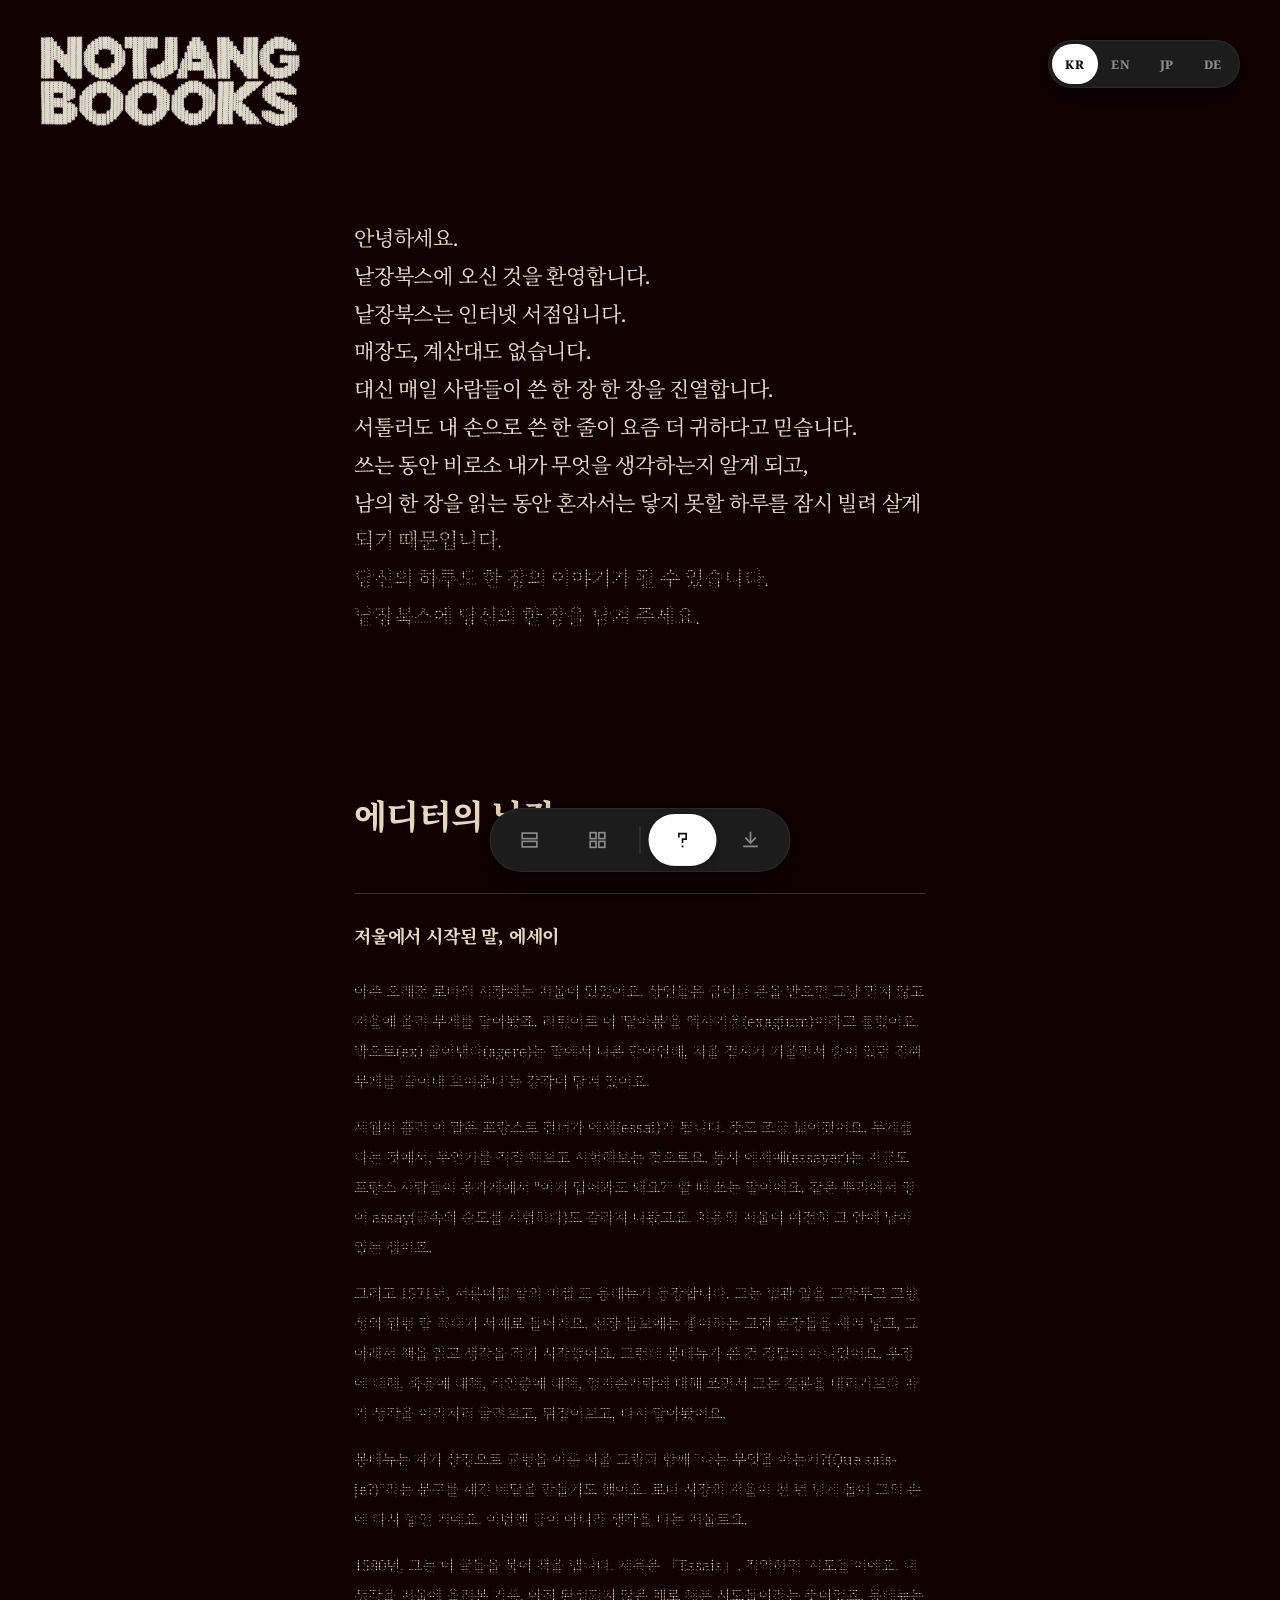
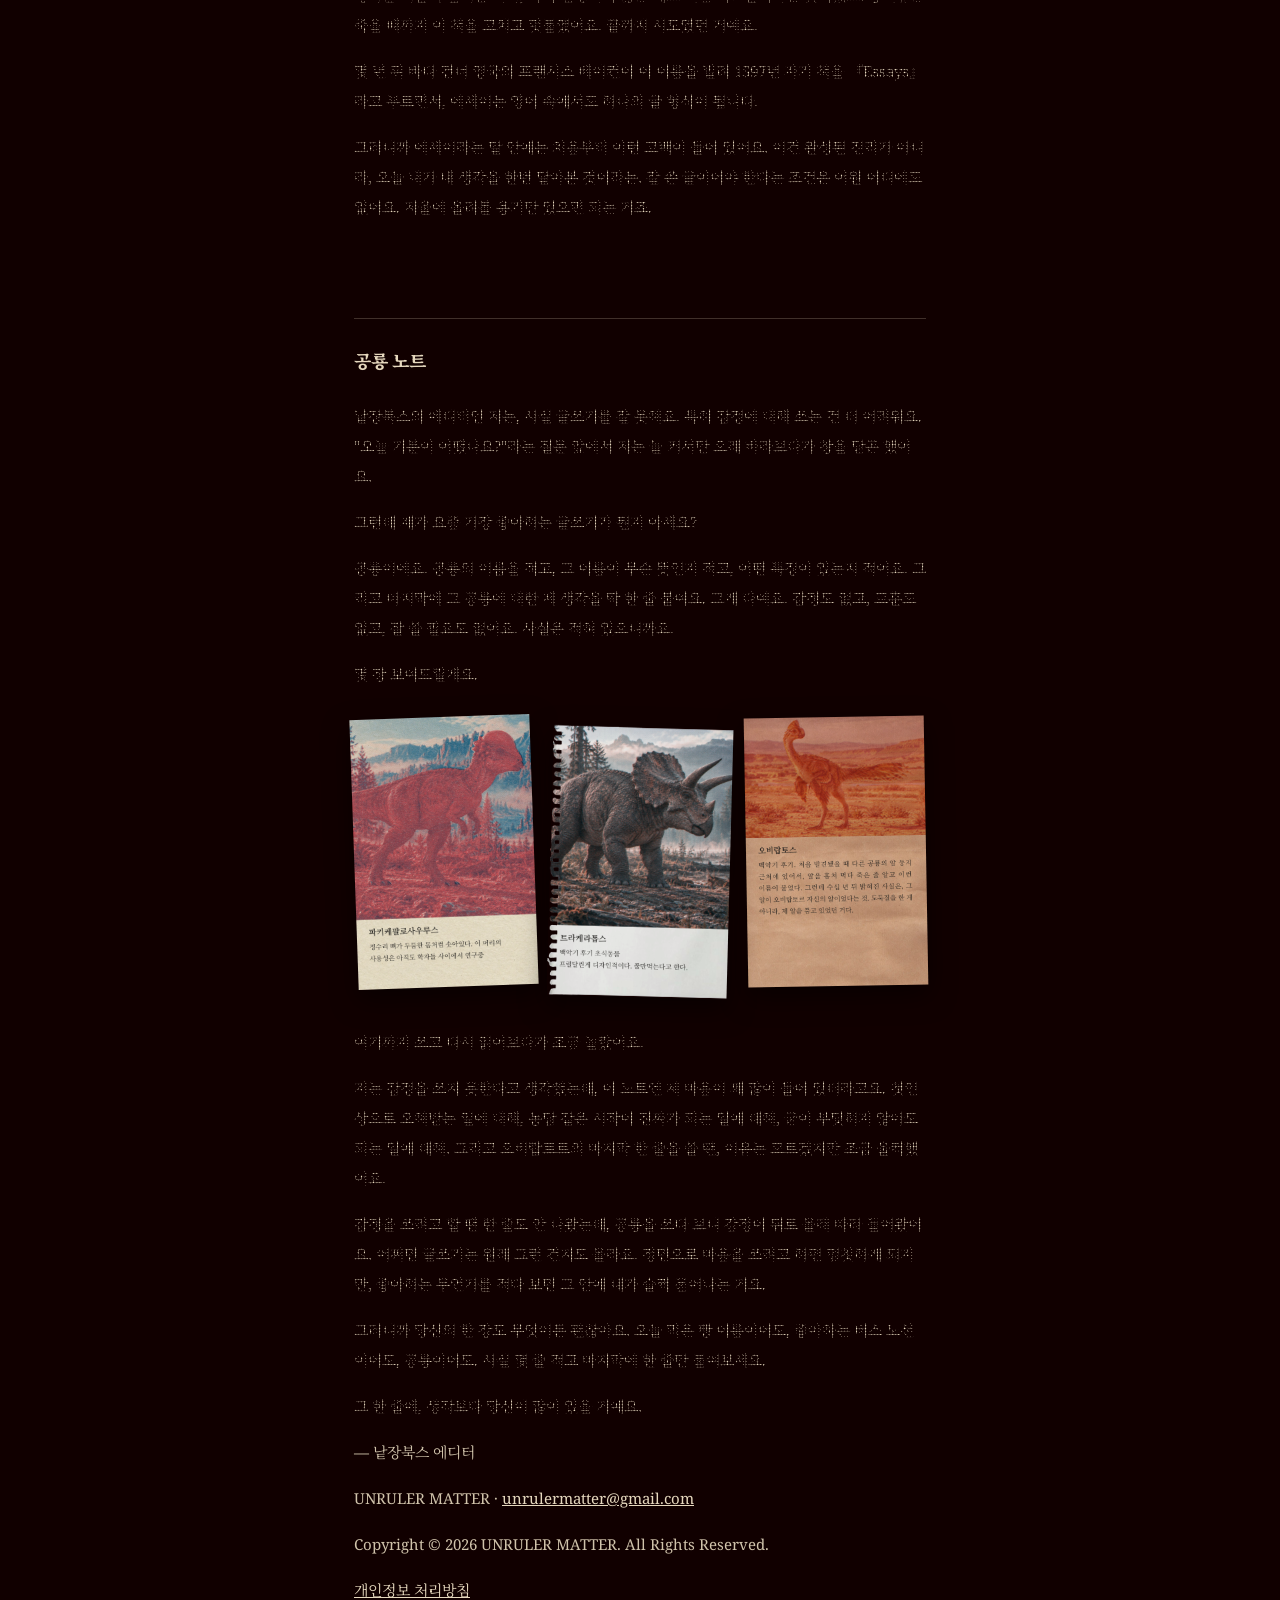
==== about.html @ 07855b9f "About footer" ====
<!doctype html>
<html lang="ko">
<head>
<meta charset="utf-8">
<meta name="viewport" content="width=device-width, initial-scale=1, viewport-fit=cover">
<title>낱장북스 · 소개</title>
<meta name="theme-color" content="#110000">
<link rel="preconnect" href="https://fonts.googleapis.com">
<link rel="stylesheet" href="https://fonts.googleapis.com/css2?family=Noto+Serif:wght@400;700;800&family=Noto+Serif+KR:wght@400;700;800&family=Noto+Serif+JP:wght@400;700;800&display=swap">
<link rel="stylesheet" href="css/site.css?v=13">
<link rel="stylesheet" href="css/about.css?v=13">
</head>
<body>
<div id="reader" class="reader">

<a href="index.html" class="logo" aria-label="NOTJANG BOOOKS"><img src="assets/logo-dark.png" alt="NOTJANG BOOOKS"></a>
<div class="topfade" aria-hidden="true"></div>

<div id="lang" class="lang" role="group" aria-label="Language"></div>

<main>
  <div id="intro" class="intro"></div>

  <h1 id="h1" class="bigt rv"></h1>

  <section class="sec">
    <h2 id="s1title"></h2>
    <div id="s1"></div>
  </section>

  <section class="sec s2">
    <h2 id="s2title"></h2>
    <div id="s2a"></div>
    <div class="dinos rv">
      <img src="assets/about/dino-pachy.png" alt="파키케팔로사우루스 노트">
      <img src="assets/about/dino-tri.png" alt="트리케라톱스 노트">
      <img src="assets/about/dino-ovi.png" alt="오비랍토르 노트">
    </div>
    <div id="s2b"></div>
    <p id="sig" class="sig"></p>
    <p class="contact" id="studio">UNRULER MATTER · <a id="mail" href="#"></a></p>
    <p class="contact copy">Copyright © 2026 UNRULER MATTER. All Rights Reserved.</p>
    <p class="contact legal"><a id="legal" href="privacy.html"></a></p>
  </section>
</main>

<div class="toolbar" role="toolbar" aria-label="Navigation">
  <div class="seg">
    <span class="pill" aria-hidden="true" style="transform: translateX(153px)"></span>
    <a class="it" href="index.html" aria-label="세로 보기" title="세로 보기"><svg viewBox="0 0 24 24" fill="none" stroke="currentColor" stroke-width="1.8" stroke-linejoin="miter" aria-hidden="true"><rect x="4" y="4.5" width="16" height="6"></rect><rect x="4" y="13.5" width="16" height="6"></rect></svg></a>
    <a class="it" href="index.html" aria-label="사방 보기" title="사방 보기"><svg viewBox="0 0 24 24" fill="none" stroke="currentColor" stroke-width="1.8" stroke-linejoin="miter" aria-hidden="true"><rect x="4" y="4" width="6.5" height="6.5"></rect><rect x="13.5" y="4" width="6.5" height="6.5"></rect><rect x="4" y="13.5" width="6.5" height="6.5"></rect><rect x="13.5" y="13.5" width="6.5" height="6.5"></rect></svg></a>
    <span class="div" aria-hidden="true"></span>
    <a class="it on" href="about.html" aria-current="page" aria-label="About" title="About"><svg viewBox="0 0 24 24" fill="none" stroke="currentColor" stroke-width="1.8" stroke-linejoin="miter" stroke-linecap="square" aria-hidden="true"><path d="M8 8.5V5h8v6h-4v3.5"></path><rect x="11" y="18" width="2" height="2" fill="currentColor" stroke="none"></rect></svg></a>
    <a class="it" href="download.html" aria-label="Download" title="Download"><svg viewBox="0 0 24 24" fill="none" stroke="currentColor" stroke-width="1.8" stroke-linejoin="miter" stroke-linecap="square" aria-hidden="true"><path d="M12 4v11"></path><path d="M7 10l5 5 5-5"></path><path d="M5 19h14"></path></svg></a>
  </div>
</div>

</div>
<script src="config.js?v=13"></script>
<script src="js/lang.js?v=13"></script>
<script src="js/about.js?v=13"></script>
</body>
</html>
---- css/site.css ----
/* NOTJANG BOOOKS — 공통 스타일. 디자인 캔버스(Main/App/About/Download)의 규칙을 그대로 옮겼다. */
:root {
  --ink: #f2ece0;
  --bg: #110000;
  --font: 'Noto Serif', 'Noto Serif KR', 'Noto Serif JP', 'Apple SD Gothic Neo', serif;
}
/* 일본어일 때는 한자를 일본 글꼴로 */
html[lang="ja"] { --font: 'Noto Serif', 'Noto Serif JP', 'Noto Serif KR', serif; }
* { box-sizing: border-box; }
html, body { margin: 0; }
body { background: var(--bg); color: var(--ink); font-family: var(--font); -webkit-font-smoothing: antialiased; }
body.light { background: #ffffff; color: #111111; }
img { -webkit-user-drag: none; }

/* ── 로고 ─────────────────────────────────────── */
.logo { position: fixed; left: 40px; top: 36px; margin: 0; z-index: 5; display: block; }
.logo img { display: block; width: 260px; height: auto; }
h1.logo { pointer-events: none; }

/* ── 아래 가운데 둥근 툴바 ────────────────────── */
.toolbar { position: fixed; left: 50%; bottom: 28px; transform: translateX(-50%); z-index: 6; }
.seg { position: relative; display: flex; align-items: center; padding: 6px; border-radius: 999px; background: #1c1c1c; box-shadow: 0 12px 30px rgba(0,0,0,.45), inset 0 0 0 1px rgba(255,255,255,.06); }
.seg .pill { position: absolute; top: 6px; left: 6px; width: 68px; height: 52px; border-radius: 999px; background: #ffffff; box-shadow: 0 2px 8px rgba(0,0,0,.25), inset 0 -1px 0 rgba(0,0,0,.08); transition: transform .42s cubic-bezier(.34,1.45,.5,1); }
.seg .it { all: unset; position: relative; z-index: 1; box-sizing: border-box; display: flex; align-items: center; justify-content: center; width: 68px; height: 52px; border-radius: 999px; cursor: pointer; color: #8c8c8c; transition: color .25s ease; }
.seg .it:hover { color: #d0d0d0; }
.seg .it.on, .seg .it.on:hover { color: #111111; }
.seg .it:focus-visible { outline: 2px solid #ffffff; outline-offset: -4px; }
.seg .it svg { width: 22px; height: 22px; }
.seg .div { width: 1px; height: 28px; margin: 0 8px; background: #3a3a3a; flex: none; }

/* 흰 배경(다운로드) 버전 */
body.light .seg { background: #ffffff; box-shadow: 0 8px 22px rgba(0,0,0,.10), inset 0 0 0 1px rgba(0,0,0,.12); }
body.light .seg .pill { background: #111111; box-shadow: 0 2px 6px rgba(0,0,0,.2); }
body.light .seg .it { color: #8a8a8a; }
body.light .seg .it:hover { color: #333333; }
body.light .seg .it.on, body.light .seg .it.on:hover { color: #ffffff; }
body.light .seg .it:focus-visible { outline-color: #111111; }
body.light .seg .div { background: #d9d9d9; }

/* ── 언어 스위치 ─────────────────────────────── */
.lang { position: fixed; right: 40px; top: 40px; display: flex; padding: 4px; border-radius: 999px; background: #1c1c1c; box-shadow: 0 8px 22px rgba(0,0,0,.4), inset 0 0 0 1px rgba(255,255,255,.06); z-index: 8; }
.lang .lpill { position: absolute; top: 4px; left: 4px; width: 46px; height: 40px; border-radius: 999px; background: #ffffff; transition: transform .42s cubic-bezier(.34,1.45,.5,1); }
.lang .lb { all: unset; position: relative; z-index: 1; box-sizing: border-box; width: 46px; height: 40px; display: flex; align-items: center; justify-content: center; font-size: 12px; font-weight: 800; letter-spacing: .06em; color: #8c8c8c; cursor: pointer; border-radius: 999px; transition: color .25s ease; }
.lang .lb:hover { color: #d0d0d0; }
.lang .lb.on, .lang .lb.on:hover { color: #111111; }
.lang .lb:focus-visible { outline: 2px solid #ffffff; outline-offset: -3px; }
.lang .lsel { display: none; }
body.light .lang { background: #ffffff; box-shadow: 0 6px 18px rgba(0,0,0,.10), inset 0 0 0 1px rgba(0,0,0,.12); }
body.light .lang .lpill { background: #111111; }
body.light .lang .lb { color: #8a8a8a; }
body.light .lang .lb:hover { color: #333333; }
body.light .lang .lb.on, body.light .lang .lb.on:hover { color: #ffffff; }
body.light .lang .lb:focus-visible { outline-color: #111111; }
body.light .lang .lsel { background-color: #ffffff; background-image: url("data:image/svg+xml,%3Csvg xmlns='http://www.w3.org/2000/svg' viewBox='0 0 10 10'%3E%3Cpath d='M1 3l4 4 4-4' fill='none' stroke='%23111' stroke-width='1.6'/%3E%3C/svg%3E"); color: #111111; box-shadow: 0 6px 18px rgba(0,0,0,.10), inset 0 0 0 1px rgba(0,0,0,.12); }

/* ── 상태 줄(연결 상태·오류) ───────────────────── */
.status { position: fixed; left: 40px; bottom: 36px; margin: 0; z-index: 5; font-size: 11px; letter-spacing: .02em; color: rgba(242,236,224,.45); pointer-events: none; max-width: 40vw; }
.status.err { color: #e0483e; pointer-events: auto; }
.status:empty { display: none; }

/* ── 폰 폭 ───────────────────────────────────── */
@media (max-width: 767px) {
  .logo { left: 16px; top: 16px; }
  .logo img { width: 120px; }
  .toolbar { bottom: 34px; }
  /* 폰: 언어는 오른쪽 위 작은 드롭다운 */
  .lang { right: 16px; top: 16px; padding: 0; background: none; box-shadow: none; }
  .lang .lpill, .lang .lb { display: none; }
  .lang .lsel { display: block; -webkit-appearance: none; appearance: none; height: 40px; padding: 0 30px 0 14px; border: 0; border-radius: 999px; background: #1c1c1c url("data:image/svg+xml,%3Csvg xmlns='http://www.w3.org/2000/svg' viewBox='0 0 10 10'%3E%3Cpath d='M1 3l4 4 4-4' fill='none' stroke='%23fff' stroke-width='1.6'/%3E%3C/svg%3E") no-repeat right 12px center / 10px 10px; box-shadow: 0 8px 22px rgba(0,0,0,.4), inset 0 0 0 1px rgba(255,255,255,.06); color: #ffffff; font: 800 12px/1 var(--font); letter-spacing: .06em; cursor: pointer; }
  .lang .lsel:focus-visible { outline: 2px solid #ffffff; outline-offset: 2px; }
  .status { left: 16px; bottom: 100px; max-width: 80vw; }
}
---- css/about.css ----
/* 소개: 어두운 종이 위 긴 글. 데스크톱은 마우스 높이, 폰은 화면 중간쯤의 띠 아래로 글자가 점에서 글자로 돌아온다. */
body { background: #110000; color: #E6D8BE; }
.reader { min-height: 100vh; }
.reader main { max-width: 620px; margin: 0 auto; padding: 220px 24px 220px; }
.rv { animation: rise linear both; animation-timeline: view(); animation-range: entry 0% cover 22%; }
@keyframes rise { from { opacity: 0; transform: translateY(24px) } to { opacity: 1; transform: none } }
.intro { font-size: 21px; line-height: 1.8; letter-spacing: -0.01em; }
.intro p { margin: 0; }
.sec h2 { margin: 0 0 28px; padding-top: 28px; border-top: 1px solid rgba(230,216,190,.22); font-size: 18px; font-weight: 800; letter-spacing: -0.01em; }
.sec p { margin: 0 0 16px; font-size: 15px; line-height: 2; color: rgba(230,216,190,.9); }
.sec.s2 { margin-top: 96px; }
.sig { margin-top: 28px; color: #E6D8BE; }
.contact { margin-top: 40px; font-size: 13px; color: rgba(230,216,190,.6); }
.contact a { color: #E6D8BE; }
.contact[hidden] { display: none; }
.contact.copy { margin-top: 6px; }
.contact.legal { margin-top: 12px; }
.bigt { margin: 160px 0 56px; font-size: 34px; font-weight: 800; letter-spacing: -0.02em; line-height: 1.2; }
.dinos { display: flex; gap: 16px; margin: 28px 0 40px; align-items: flex-start; }
.dinos img { display: block; flex: 1 1 0; min-width: 0; box-shadow: 0 10px 26px rgba(0,0,0,.5); transition: transform .35s cubic-bezier(.2,.7,.2,1); }
.dinos img:nth-child(1) { transform: rotate(-2deg); }
.dinos img:nth-child(2) { transform: translateY(10px) rotate(1.5deg); }
.dinos img:nth-child(3) { transform: rotate(-1deg); }
.dinos img:hover { transform: translateY(-6px) rotate(0) scale(1.03); }

@property --ly { syntax: '<length>'; inherits: false; initial-value: 0px; }
.kk { display: block; transition: --ly .35s cubic-bezier(.2,.7,.2,1); color: transparent; -webkit-background-clip: text; background-clip: text; background-image: linear-gradient(to bottom, #E6D8BE 0, #E6D8BE calc(var(--ly) + 12px), rgba(230,216,190,0) calc(var(--ly) + 44px)), radial-gradient(circle, #E6D8BE 0 .85px, transparent 1.15px); background-repeat: no-repeat, repeat; background-size: 100% 100%, 3px 3px; }

@media (max-width: 767px) {
  .reader main { padding: 120px 28px 180px; }
  .intro { font-size: 17px; }
  .sec h2 { margin: 0 0 22px; padding-top: 24px; font-size: 16px; }
  .sec p { margin: 0 0 14px; font-size: 14px; line-height: 1.95; }
  .sec.s2 { margin-top: 72px; }
  .bigt { margin: 110px 0 40px; font-size: 26px; }
  .dinos { gap: 8px; margin: 20px 0 28px; }
  .topfade { position: fixed; left: 0; right: 0; top: 0; height: 92px; z-index: 4; background: linear-gradient(#110000 60%, rgba(17,0,0,0)); pointer-events: none; }
}
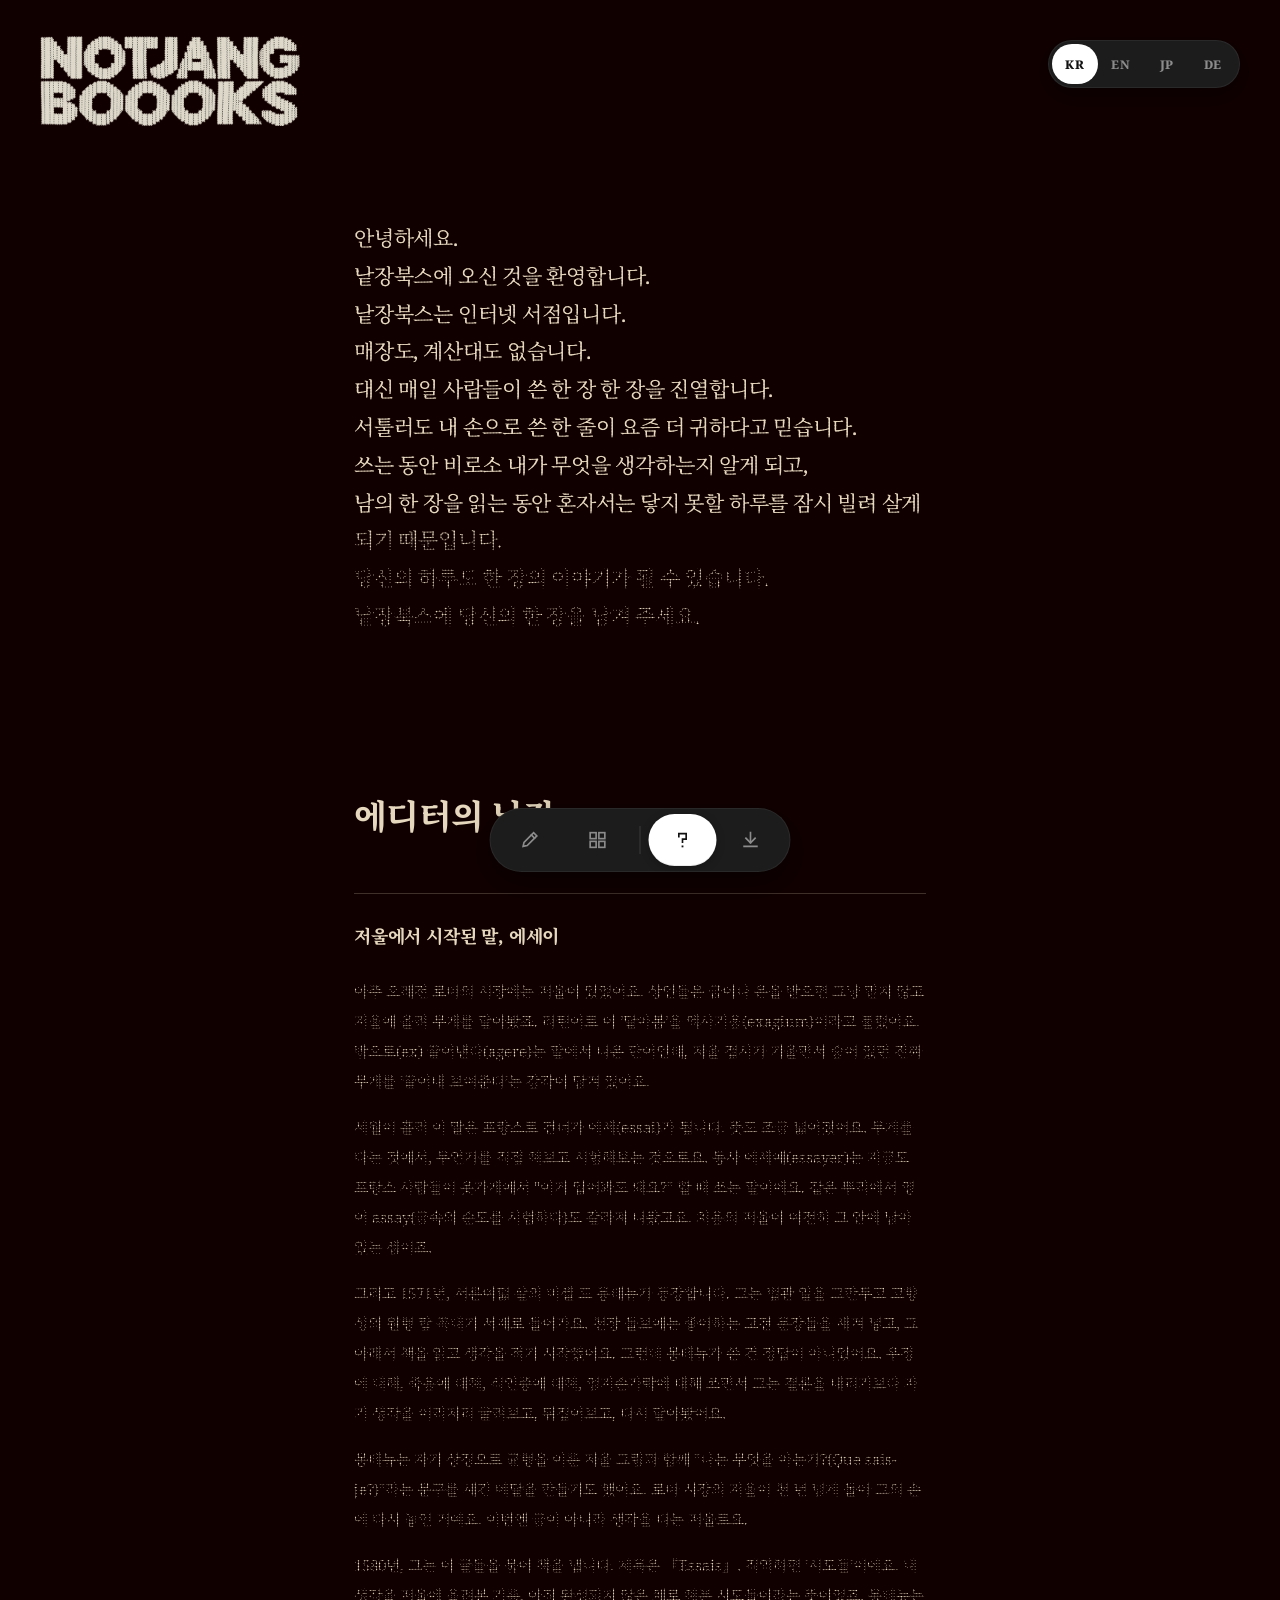
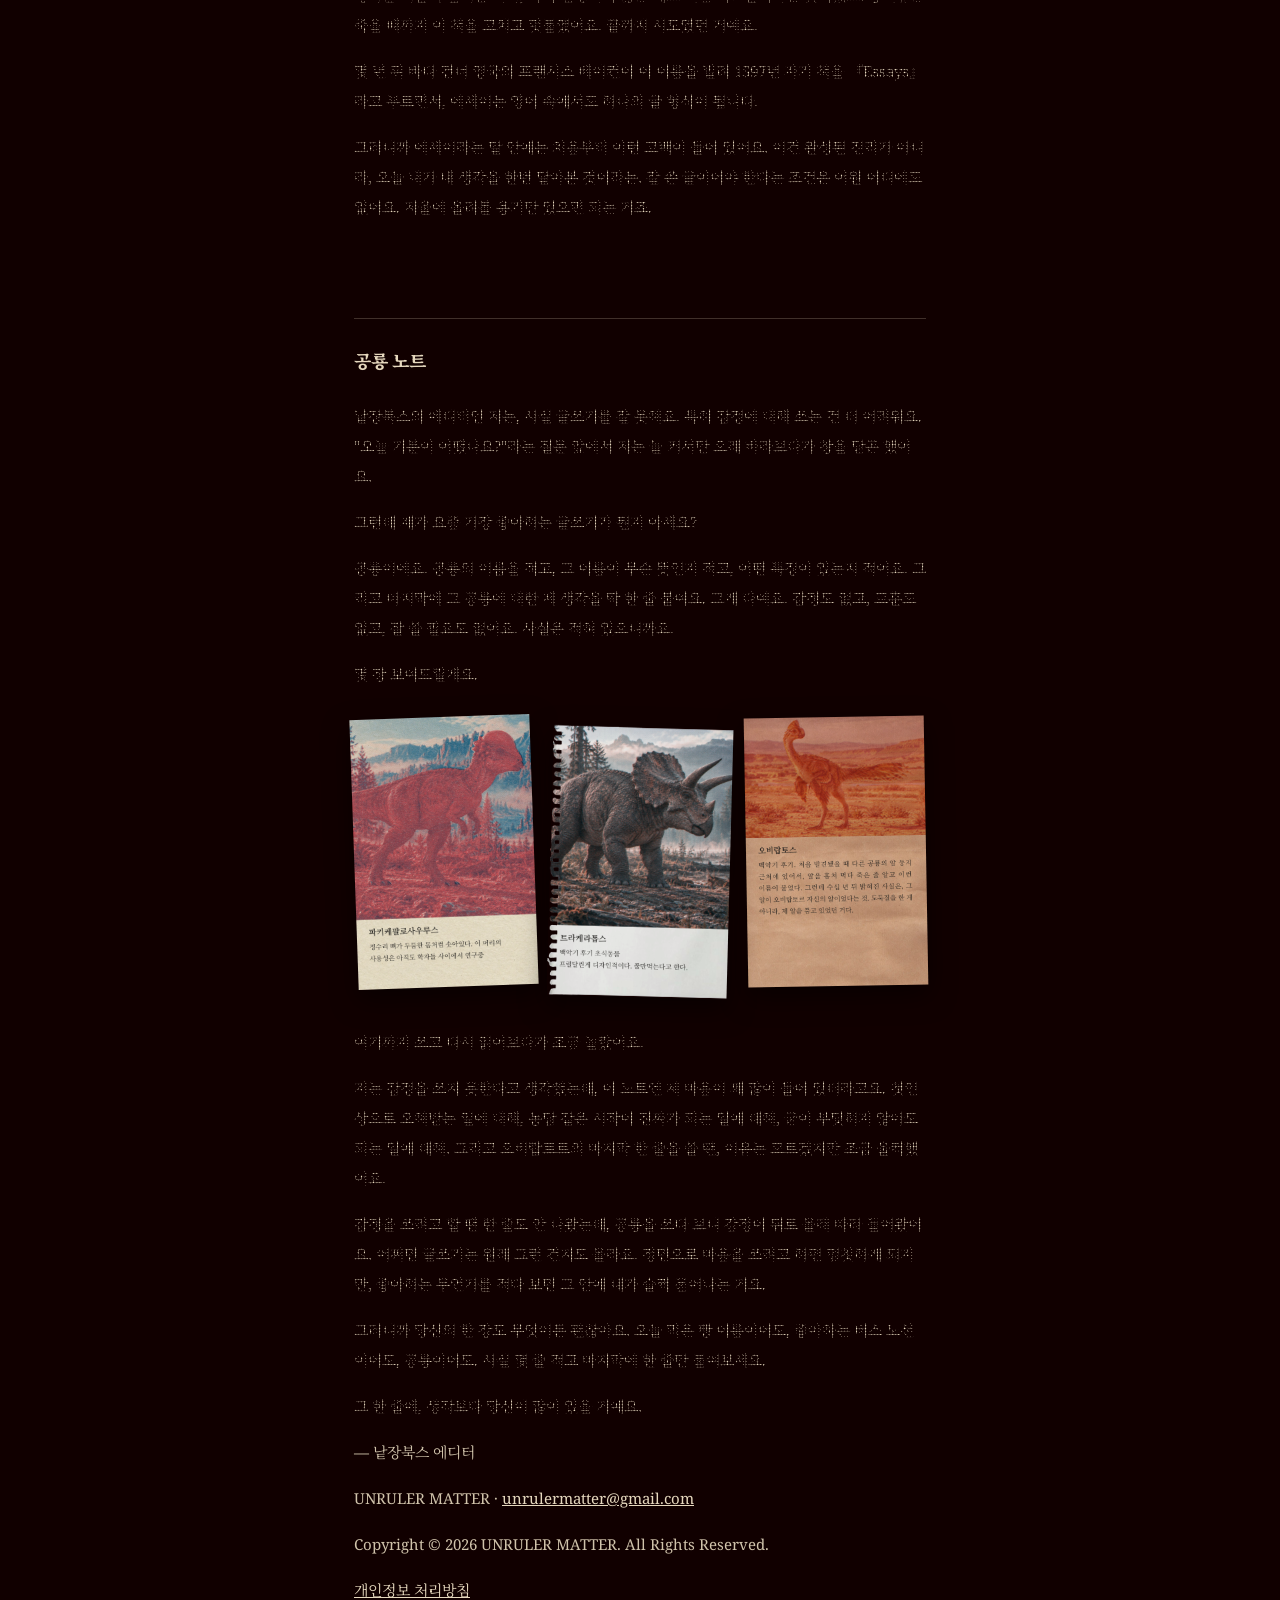
==== commit efc1316c: "도구 막대: 써보기, 엽서, 폰트" ====
--- a/about.html
+++ b/about.html
@@ -5,10 +5,18 @@
 <meta name="viewport" content="width=device-width, initial-scale=1, viewport-fit=cover">
 <title>낱장북스 · 소개</title>
 <meta name="theme-color" content="#110000">
+<link rel="icon" type="image/png" href="assets/favicon.png">
+<link rel="apple-touch-icon" href="assets/apple-touch-icon.png">
+<meta property="og:type" content="website">
+<meta property="og:title" content="낱장북스 소개">
+<meta property="og:description" content="낱장북스는 인터넷에서 운영되는 작은 서점입니다.">
+<meta property="og:image" content="https://notjangbooks.com/assets/og.png">
+<meta property="og:url" content="https://notjangbooks.com/about.html">
+<meta name="twitter:card" content="summary_large_image">
 <link rel="preconnect" href="https://fonts.googleapis.com">
 <link rel="stylesheet" href="https://fonts.googleapis.com/css2?family=Noto+Serif:wght@400;700;800&family=Noto+Serif+KR:wght@400;700;800&family=Noto+Serif+JP:wght@400;700;800&display=swap">
-<link rel="stylesheet" href="css/site.css?v=13">
-<link rel="stylesheet" href="css/about.css?v=13">
+<link rel="stylesheet" href="css/site.css?v=17">
+<link rel="stylesheet" href="css/about.css?v=17">
 </head>
 <body>
 <div id="reader" class="reader">
@@ -47,8 +55,8 @@
 <div class="toolbar" role="toolbar" aria-label="Navigation">
   <div class="seg">
     <span class="pill" aria-hidden="true" style="transform: translateX(153px)"></span>
-    <a class="it" href="index.html" aria-label="세로 보기" title="세로 보기"><svg viewBox="0 0 24 24" fill="none" stroke="currentColor" stroke-width="1.8" stroke-linejoin="miter" aria-hidden="true"><rect x="4" y="4.5" width="16" height="6"></rect><rect x="4" y="13.5" width="16" height="6"></rect></svg></a>
-    <a class="it" href="index.html" aria-label="사방 보기" title="사방 보기"><svg viewBox="0 0 24 24" fill="none" stroke="currentColor" stroke-width="1.8" stroke-linejoin="miter" aria-hidden="true"><rect x="4" y="4" width="6.5" height="6.5"></rect><rect x="13.5" y="4" width="6.5" height="6.5"></rect><rect x="4" y="13.5" width="6.5" height="6.5"></rect><rect x="13.5" y="13.5" width="6.5" height="6.5"></rect></svg></a>
+    <a class="it" href="write.html" aria-label="한 장 써보기" title="한 장 써보기"><svg viewBox="0 0 24 24" fill="none" stroke="currentColor" stroke-width="1.8" stroke-linejoin="miter" stroke-linecap="square" aria-hidden="true"><path d="M5 19l1-4.5L16.5 4l3.5 3.5L9.5 18z"></path><path d="M14 6.5l3.5 3.5"></path></svg></a>
+    <a class="it" href="index.html" aria-label="서점" title="서점"><svg viewBox="0 0 24 24" fill="none" stroke="currentColor" stroke-width="1.8" stroke-linejoin="miter" aria-hidden="true"><rect x="4" y="4" width="6.5" height="6.5"></rect><rect x="13.5" y="4" width="6.5" height="6.5"></rect><rect x="4" y="13.5" width="6.5" height="6.5"></rect><rect x="13.5" y="13.5" width="6.5" height="6.5"></rect></svg></a>
     <span class="div" aria-hidden="true"></span>
     <a class="it on" href="about.html" aria-current="page" aria-label="About" title="About"><svg viewBox="0 0 24 24" fill="none" stroke="currentColor" stroke-width="1.8" stroke-linejoin="miter" stroke-linecap="square" aria-hidden="true"><path d="M8 8.5V5h8v6h-4v3.5"></path><rect x="11" y="18" width="2" height="2" fill="currentColor" stroke="none"></rect></svg></a>
     <a class="it" href="download.html" aria-label="Download" title="Download"><svg viewBox="0 0 24 24" fill="none" stroke="currentColor" stroke-width="1.8" stroke-linejoin="miter" stroke-linecap="square" aria-hidden="true"><path d="M12 4v11"></path><path d="M7 10l5 5 5-5"></path><path d="M5 19h14"></path></svg></a>
@@ -56,8 +64,8 @@
 </div>
 
 </div>
-<script src="config.js?v=13"></script>
-<script src="js/lang.js?v=13"></script>
-<script src="js/about.js?v=13"></script>
+<script src="config.js?v=17"></script>
+<script src="js/lang.js?v=17"></script>
+<script src="js/about.js?v=17"></script>
 </body>
 </html>
--- a/css/about.css
+++ b/css/about.css
@@ -10,7 +10,7 @@
 .sec p { margin: 0 0 16px; font-size: 15px; line-height: 2; color: rgba(230,216,190,.9); }
 .sec.s2 { margin-top: 96px; }
 .sig { margin-top: 28px; color: #E6D8BE; }
-.contact { margin-top: 40px; font-size: 13px; color: rgba(230,216,190,.6); }
+.contact { margin-top: 96px; font-size: 13px; color: rgba(230,216,190,.6); }
 .contact a { color: #E6D8BE; }
 .contact[hidden] { display: none; }
 .contact.copy { margin-top: 6px; }
